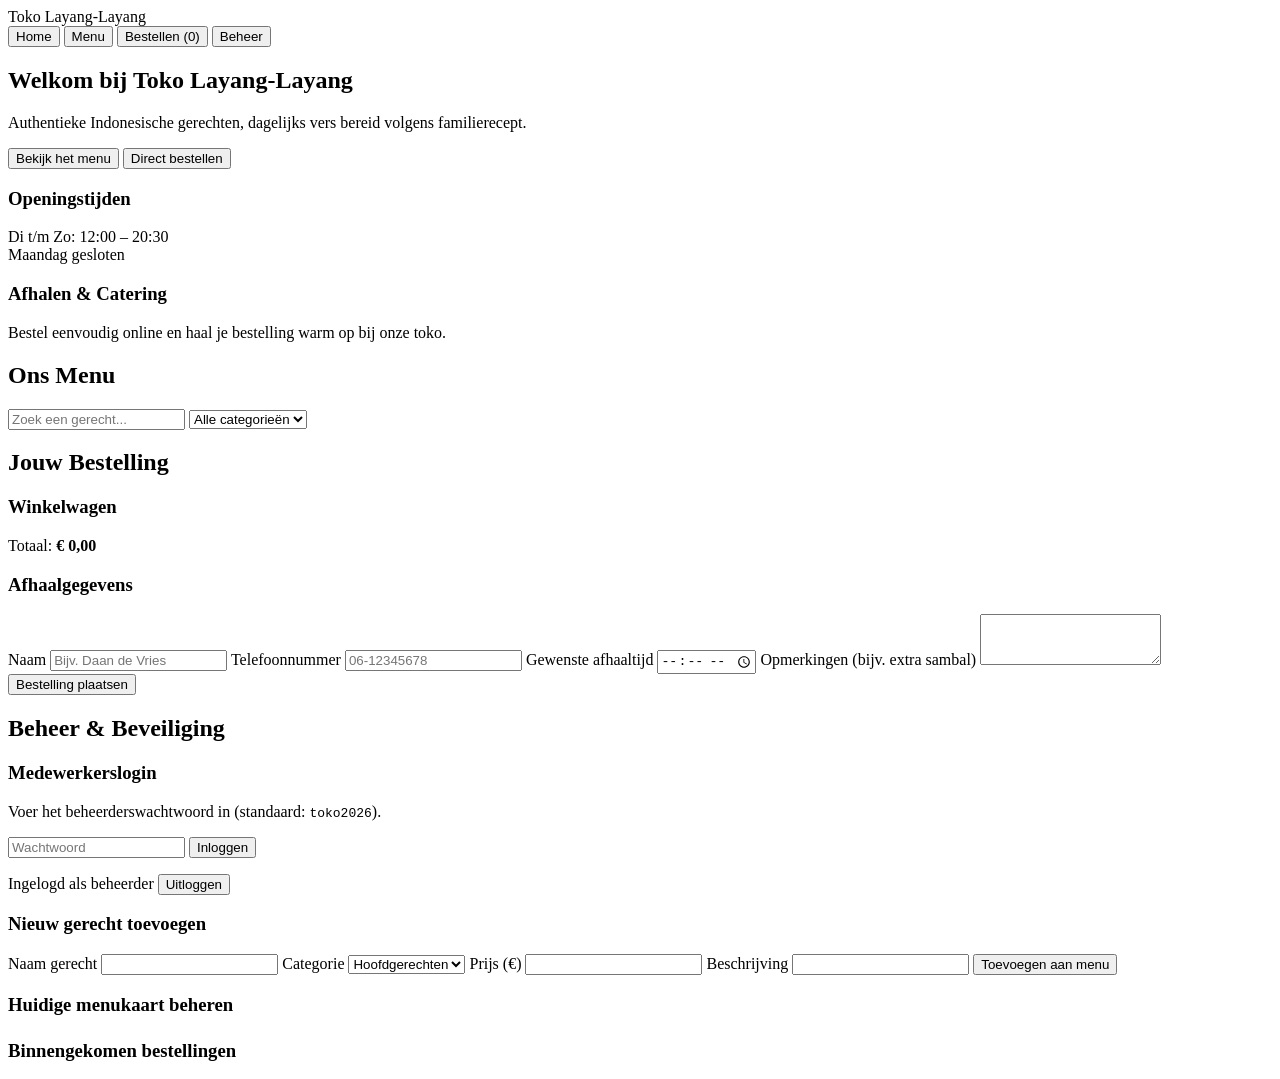
==== index.html @ e8f1fb93 "index.html toegevoegd" ====
<!DOCTYPE html>
<html lang="nl">
<head>
  <meta charset="UTF-8">
  <meta name="viewport" content="width=device-width, initial-scale=1.0">
  <title>Toko Layang-Layang</title>
  <link rel="stylesheet" href="style.css">
</head>
<body>
  <header class="topbar">
    <div class="brand" data-view="home">Toko Layang-Layang</div>
    <nav class="nav-links">
      <button class="nav-btn active" data-view="home">Home</button>
      <button class="nav-btn" data-view="menu">Menu</button>
      <button class="nav-btn" data-view="bestellen">
        Bestellen (<span id="cart-count">0</span>)
      </button>
      <button class="nav-btn" data-view="security">Beheer</button>
    </nav>
  </header>

  <main class="container">
    <!-- VIEW 1: HOME -->
    <section id="view-home" class="view active">
      <div class="hero">
        <h1>Welkom bij Toko Layang-Layang</h1>
        <p>Authentieke Indonesische gerechten, dagelijks vers bereid volgens familierecept.</p>
        <div class="hero-actions">
          <button class="btn primary" data-view="menu">Bekijk het menu</button>
          <button class="btn secondary" data-view="bestellen">Direct bestellen</button>
        </div>
      </div>
      <div class="info-grid">
        <div class="card">
          <h3>Openingstijden</h3>
          <p>Di t/m Zo: 12:00 – 20:30<br>Maandag gesloten</p>
        </div>
        <div class="card">
          <h3>Afhalen & Catering</h3>
          <p>Bestel eenvoudig online en haal je bestelling warm op bij onze toko.</p>
        </div>
      </div>
    </section>

    <!-- VIEW 2: MENU -->
    <section id="view-menu" class="view">
      <h2>Ons Menu</h2>
      <div class="filter-bar">
        <input type="text" id="menu-search" placeholder="Zoek een gerecht...">
        <select id="menu-category">
          <option value="alle">Alle categorieën</option>
          <option value="Hoofdgerechten">Hoofdgerechten</option>
          <option value="Bijgerechten">Bijgerechten</option>
          <option value="Snacks">Snacks</option>
          <option value="Dranken">Dranken</option>
        </select>
      </div>
      <div id="menu-grid" class="menu-grid"></div>
    </section>

    <!-- VIEW 3: BESTELLEN -->
    <section id="view-bestellen" class="view">
      <h2>Jouw Bestelling</h2>
      <div class="order-layout">
        <div class="card">
          <h3>Winkelwagen</h3>
          <div id="cart-items"></div>
          <p class="total-row">Totaal: <strong id="cart-total">€ 0,00</strong></p>
        </div>

        <form id="order-form" class="card">
          <h3>Afhaalgegevens</h3>
          <label>
            Naam
            <input type="text" id="customer-name" required placeholder="Bijv. Daan de Vries">
          </label>
          <label>
            Telefoonnummer
            <input type="tel" id="customer-phone" required placeholder="06-12345678">
          </label>
          <label>
            Gewenste afhaaltijd
            <input type="time" id="pickup-time" required>
          </label>
          <label>
            Opmerkingen (bijv. extra sambal)
            <textarea id="order-notes" rows="3"></textarea>
          </label>
          <button type="submit" class="btn primary">Bestelling plaatsen</button>
          <p id="order-feedback" class="feedback"></p>
        </form>
      </div>
    </section>

    <!-- VIEW 4: SECURITY / BEHEER -->
    <section id="view-security" class="view">
      <h2>Beheer & Beveiliging</h2>

      <!-- Inlogscherm -->
      <form id="login-form" class="card login-box">
        <h3>Medewerkerslogin</h3>
        <p>Voer het beheerderswachtwoord in (standaard: <code>toko2026</code>).</p>
        <input type="password" id="admin-password" required placeholder="Wachtwoord">
        <button type="submit" class="btn primary">Inloggen</button>
        <p id="login-error" class="error-text"></p>
      </form>

      <!-- Beheerdersomgeving (verborgen tot login) -->
      <div id="admin-panel" class="hidden">
        <div class="admin-header">
          <span>Ingelogd als beheerder</span>
          <button id="logout-btn" class="btn secondary">Uitloggen</button>
        </div>

        <div class="order-layout">
          <form id="add-dish-form" class="card">
            <h3>Nieuw gerecht toevoegen</h3>
            <label>
              Naam gerecht
              <input type="text" id="dish-name" required>
            </label>
            <label>
              Categorie
              <select id="dish-category">
                <option value="Hoofdgerechten">Hoofdgerechten</option>
                <option value="Bijgerechten">Bijgerechten</option>
                <option value="Snacks">Snacks</option>
                <option value="Dranken">Dranken</option>
              </select>
            </label>
            <label>
              Prijs (€)
              <input type="number" id="dish-price" step="0.05" min="0.50" required>
            </label>
            <label>
              Beschrijving
              <input type="text" id="dish-desc" required>
            </label>
            <button type="submit" class="btn primary">Toevoegen aan menu</button>
          </form>

          <div class="card">
            <h3>Huidige menukaart beheren</h3>
            <ul id="admin-menu-list" class="admin-list"></ul>
          </div>
        </div>

        <div class="card" style="margin-top: 1.5rem;">
          <h3>Binnengekomen bestellingen</h3>
          <div id="admin-orders-list"></div>
        </div>
      </div>
    </section>
  </main>

  <script src="app.js"></script>
  <script src="beheer.js"></script>
</body>
</html>
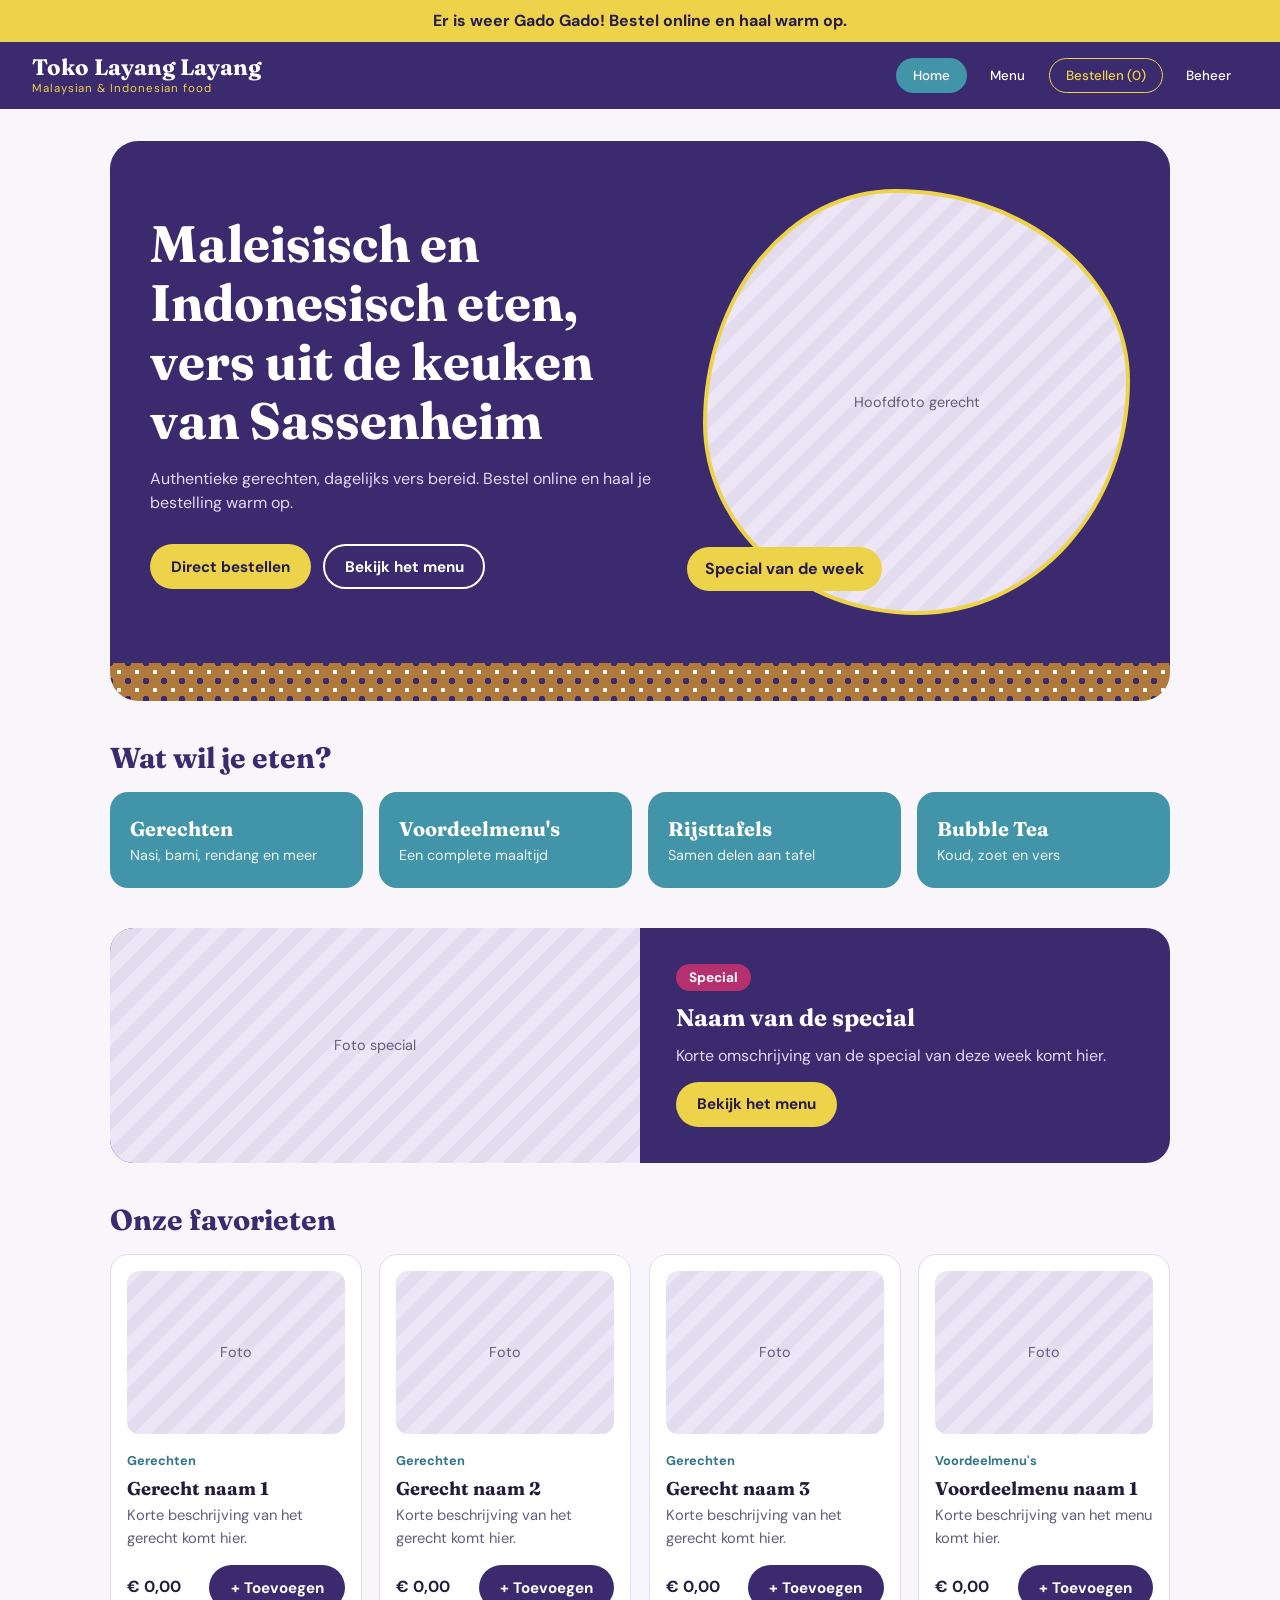
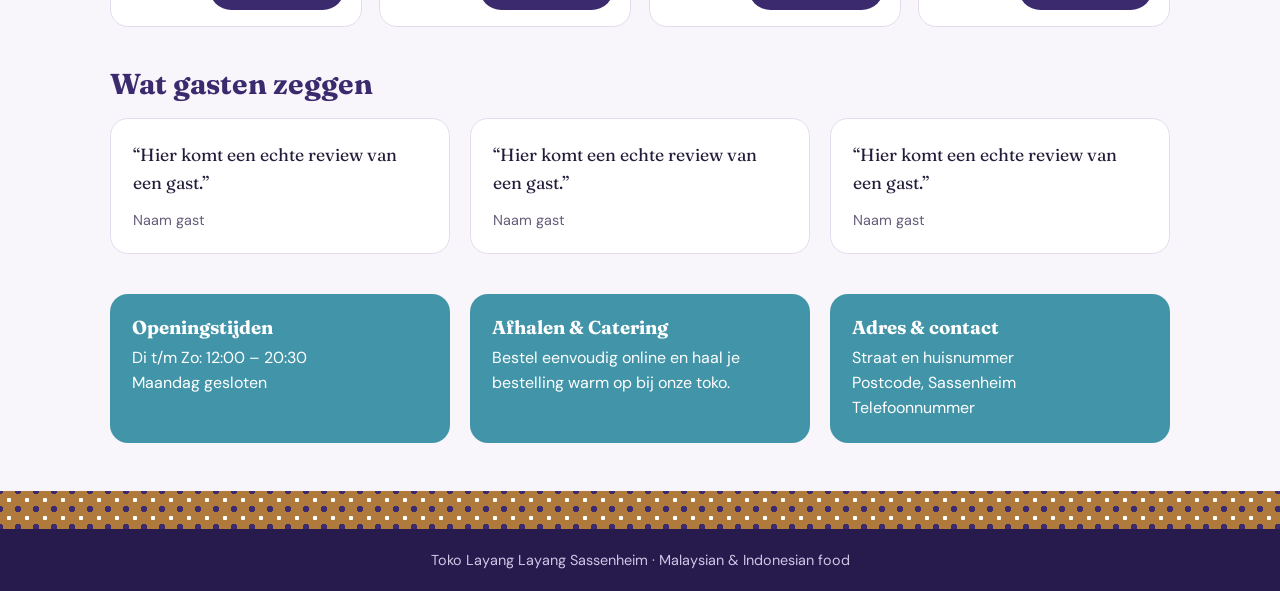
==== commit be6ac40f: "Changed the UI/UX, beheer.js remains unchanged" ====
--- a/index.html
+++ b/index.html
@@ -3,18 +3,25 @@
 <head>
   <meta charset="UTF-8">
   <meta name="viewport" content="width=device-width, initial-scale=1.0">
-  <title>Toko Layang-Layang</title>
+  <title>Toko Layang Layang Sassenheim | Maleisische & Indonesische gerechten</title>
+  <link rel="preconnect" href="https://fonts.googleapis.com">
+  <link rel="preconnect" href="https://fonts.gstatic.com" crossorigin>
+  <link href="https://fonts.googleapis.com/css2?family=DM+Sans:wght@400;500;700&family=Fraunces:opsz,wght@9..144,500;9..144,700&display=swap" rel="stylesheet">
   <link rel="stylesheet" href="style.css">
 </head>
 <body>
+  <!-- PLACEHOLDER: actiebanner, pas de tekst aan (bijv. "Er is weer Gado Gado!") -->
+  <div class="announce">Er is weer Gado Gado! Bestel online en haal warm op.</div>
+
   <header class="topbar">
-    <div class="brand" data-view="home">Toko Layang-Layang</div>
-    <nav class="nav-links">
+    <button class="brand" data-view="home" aria-label="Naar home">
+      <span class="brand-name">Toko Layang Layang</span>
+      <span class="brand-sub">Malaysian & Indonesian food</span>
+    </button>
+    <nav class="nav-links" aria-label="Hoofdmenu">
       <button class="nav-btn active" data-view="home">Home</button>
       <button class="nav-btn" data-view="menu">Menu</button>
-      <button class="nav-btn" data-view="bestellen">
-        Bestellen (<span id="cart-count">0</span>)
-      </button>
+      <button class="nav-btn nav-cta" data-view="bestellen">Bestellen (<span id="cart-count">0</span>)</button>
       <button class="nav-btn" data-view="security">Beheer</button>
     </nav>
   </header>
@@ -23,14 +30,53 @@
     <!-- VIEW 1: HOME -->
     <section id="view-home" class="view active">
       <div class="hero">
-        <h1>Welkom bij Toko Layang-Layang</h1>
-        <p>Authentieke Indonesische gerechten, dagelijks vers bereid volgens familierecept.</p>
-        <div class="hero-actions">
-          <button class="btn primary" data-view="menu">Bekijk het menu</button>
-          <button class="btn secondary" data-view="bestellen">Direct bestellen</button>
-        </div>
-      </div>
+        <div class="hero-text">
+          <h1>Maleisisch en Indonesisch eten, vers uit de keuken van Sassenheim</h1>
+          <p>Authentieke gerechten, dagelijks vers bereid. Bestel online en haal je bestelling warm op.</p>
+          <div class="hero-actions">
+            <button class="btn accent" data-view="bestellen">Direct bestellen</button>
+            <button class="btn ghost" data-view="menu">Bekijk het menu</button>
+          </div>
+        </div>
+        <!-- PLACEHOLDER: vervang door echte foto (zet bij .ph een background-image in style.css) -->
+        <div class="hero-visual">
+          <div class="ph ph-hero"><span>Hoofdfoto gerecht</span></div>
+          <div class="hero-badge">Special van de week</div>
+        </div>
+      </div>
+      <div class="batik" aria-hidden="true"></div>
+
+      <h2 class="section-title">Wat wil je eten?</h2>
+      <div class="cat-grid">
+        <button class="cat-card" data-view="menu" data-cat="Gerechten"><strong>Gerechten</strong><span>Nasi, bami, rendang en meer</span></button>
+        <button class="cat-card" data-view="menu" data-cat="Voordeelmenu's"><strong>Voordeelmenu's</strong><span>Een complete maaltijd</span></button>
+        <button class="cat-card" data-view="menu" data-cat="Rijsttafels"><strong>Rijsttafels</strong><span>Samen delen aan tafel</span></button>
+        <button class="cat-card" data-view="menu" data-cat="Bubble Tea"><strong>Bubble Tea</strong><span>Koud, zoet en vers</span></button>
+      </div>
+
+      <!-- PLACEHOLDER: special, pas titel, tekst en prijs aan -->
+      <div class="special">
+        <div class="ph ph-special"><span>Foto special</span></div>
+        <div class="special-body">
+          <span class="tag">Special</span>
+          <h2>Naam van de special</h2>
+          <p>Korte omschrijving van de special van deze week komt hier.</p>
+          <button class="btn accent" data-view="menu">Bekijk het menu</button>
+        </div>
+      </div>
+
+      <h2 class="section-title">Onze favorieten</h2>
+      <div id="featured-grid" class="menu-grid"></div>
+
+      <h2 class="section-title">Wat gasten zeggen</h2>
       <div class="info-grid">
+        <!-- PLACEHOLDER: echte reviews -->
+        <blockquote class="card review">“Hier komt een echte review van een gast.”<cite>Naam gast</cite></blockquote>
+        <blockquote class="card review">“Hier komt een echte review van een gast.”<cite>Naam gast</cite></blockquote>
+        <blockquote class="card review">“Hier komt een echte review van een gast.”<cite>Naam gast</cite></blockquote>
+      </div>
+
+      <div class="info-grid info-band">
         <div class="card">
           <h3>Openingstijden</h3>
           <p>Di t/m Zo: 12:00 – 20:30<br>Maandag gesloten</p>
@@ -39,20 +85,24 @@
           <h3>Afhalen & Catering</h3>
           <p>Bestel eenvoudig online en haal je bestelling warm op bij onze toko.</p>
         </div>
+        <div class="card">
+          <h3>Adres & contact</h3>
+          <p>Straat en huisnummer<br>Postcode, Sassenheim<br>Telefoonnummer</p>
+        </div>
       </div>
     </section>
 
     <!-- VIEW 2: MENU -->
     <section id="view-menu" class="view">
-      <h2>Ons Menu</h2>
+      <h2 class="section-title">Ons menu</h2>
       <div class="filter-bar">
         <input type="text" id="menu-search" placeholder="Zoek een gerecht...">
         <select id="menu-category">
           <option value="alle">Alle categorieën</option>
-          <option value="Hoofdgerechten">Hoofdgerechten</option>
-          <option value="Bijgerechten">Bijgerechten</option>
-          <option value="Snacks">Snacks</option>
-          <option value="Dranken">Dranken</option>
+          <option value="Gerechten">Gerechten</option>
+          <option value="Voordeelmenu's">Voordeelmenu's</option>
+          <option value="Rijsttafels">Rijsttafels</option>
+          <option value="Bubble Tea">Bubble Tea</option>
         </select>
       </div>
       <div id="menu-grid" class="menu-grid"></div>
@@ -60,7 +110,7 @@
 
     <!-- VIEW 3: BESTELLEN -->
     <section id="view-bestellen" class="view">
-      <h2>Jouw Bestelling</h2>
+      <h2 class="section-title">Jouw bestelling</h2>
       <div class="order-layout">
         <div class="card">
           <h3>Winkelwagen</h3>
@@ -87,25 +137,25 @@
             <textarea id="order-notes" rows="3"></textarea>
           </label>
           <button type="submit" class="btn primary">Bestelling plaatsen</button>
-          <p id="order-feedback" class="feedback"></p>
+          <p id="order-feedback" class="feedback" role="status"></p>
         </form>
       </div>
     </section>
 
-    <!-- VIEW 4: SECURITY / BEHEER -->
+    <!-- VIEW 4: BEHEER -->
     <section id="view-security" class="view">
-      <h2>Beheer & Beveiliging</h2>
-
-      <!-- Inlogscherm -->
+      <h2 class="section-title">Beheer</h2>
+
       <form id="login-form" class="card login-box">
         <h3>Medewerkerslogin</h3>
-        <p>Voer het beheerderswachtwoord in (standaard: <code>toko2026</code>).</p>
-        <input type="password" id="admin-password" required placeholder="Wachtwoord">
+        <label>
+          Wachtwoord
+          <input type="password" id="admin-password" required placeholder="Wachtwoord">
+        </label>
         <button type="submit" class="btn primary">Inloggen</button>
-        <p id="login-error" class="error-text"></p>
+        <p id="login-error" class="error-text" role="alert"></p>
       </form>
 
-      <!-- Beheerdersomgeving (verborgen tot login) -->
       <div id="admin-panel" class="hidden">
         <div class="admin-header">
           <span>Ingelogd als beheerder</span>
@@ -122,10 +172,10 @@
             <label>
               Categorie
               <select id="dish-category">
-                <option value="Hoofdgerechten">Hoofdgerechten</option>
-                <option value="Bijgerechten">Bijgerechten</option>
-                <option value="Snacks">Snacks</option>
-                <option value="Dranken">Dranken</option>
+                <option value="Gerechten">Gerechten</option>
+                <option value="Voordeelmenu's">Voordeelmenu's</option>
+                <option value="Rijsttafels">Rijsttafels</option>
+                <option value="Bubble Tea">Bubble Tea</option>
               </select>
             </label>
             <label>
@@ -153,6 +203,11 @@
     </section>
   </main>
 
+  <footer class="footer">
+    <div class="batik" aria-hidden="true"></div>
+    <p>Toko Layang Layang Sassenheim · Malaysian & Indonesian food</p>
+  </footer>
+
   <script src="app.js"></script>
   <script src="beheer.js"></script>
 </body>
--- a/style.css
+++ b/style.css
@@ -0,0 +1,270 @@
+:root {
+  --purple: #3b2a6e;
+  --purple-dark: #271b4d;
+  --teal: #4294a8;
+  --teal-dark: #2f7487;
+  --mustard: #ecd34a;
+  --gold: #b07a3c;
+  --magenta: #b5306e;
+  --bg: #f8f6fb;
+  --surface: #ffffff;
+  --text: #241c3a;
+  --muted: #655c7a;
+  --border: #e3dcee;
+  --radius: 18px;
+}
+
+* { box-sizing: border-box; margin: 0; padding: 0; }
+
+body {
+  font-family: 'DM Sans', system-ui, sans-serif;
+  background: var(--bg);
+  color: var(--text);
+  line-height: 1.55;
+}
+
+h1, h2, h3, .brand-name { font-family: 'Fraunces', Georgia, serif; font-weight: 700; line-height: 1.15; }
+button { font-family: inherit; }
+:focus-visible { outline: 3px solid var(--mustard); outline-offset: 2px; }
+
+.announce {
+  background: var(--mustard);
+  color: var(--purple-dark);
+  text-align: center;
+  font-weight: 700;
+  padding: 0.55rem 1rem;
+}
+
+.topbar {
+  position: sticky;
+  top: 0;
+  z-index: 10;
+  background: var(--purple);
+  color: #fff;
+  padding: 0.8rem 2rem;
+  display: flex;
+  justify-content: space-between;
+  align-items: center;
+  flex-wrap: wrap;
+  gap: 0.75rem;
+}
+
+.brand {
+  background: none;
+  border: none;
+  color: #fff;
+  cursor: pointer;
+  text-align: left;
+  display: flex;
+  flex-direction: column;
+}
+.brand-name { font-size: 1.4rem; }
+.brand-sub { font-size: 0.72rem; color: var(--mustard); letter-spacing: 0.08em; }
+
+.nav-links { display: flex; gap: 0.4rem; flex-wrap: wrap; }
+
+.nav-btn {
+  background: transparent;
+  border: 1px solid transparent;
+  color: #fff;
+  padding: 0.5rem 1rem;
+  border-radius: 999px;
+  cursor: pointer;
+  font-weight: 500;
+}
+.nav-btn:hover { background: rgba(255, 255, 255, 0.14); }
+.nav-btn.active { background: var(--teal); }
+.nav-cta { border-color: var(--mustard); color: var(--mustard); }
+.nav-cta.active, .nav-cta:hover { background: var(--mustard); color: var(--purple-dark); }
+
+.container { max-width: 1100px; margin: 2rem auto; padding: 0 1.25rem; }
+
+.view { display: none; }
+.view.active { display: block; }
+.hidden { display: none !important; }
+
+/* Hero */
+.hero {
+  background: var(--purple);
+  color: #fff;
+  border-radius: 28px 28px 0 0;
+  padding: 3rem 2.5rem;
+  display: grid;
+  grid-template-columns: 1.1fr 0.9fr;
+  gap: 2rem;
+  align-items: center;
+}
+.hero h1 { font-size: clamp(2rem, 4.5vw, 3.2rem); margin-bottom: 1rem; }
+.hero p { max-width: 46ch; color: #e0d9f2; }
+.hero-actions { margin-top: 1.75rem; display: flex; gap: 0.75rem; flex-wrap: wrap; }
+.hero-visual { position: relative; }
+.hero-badge {
+  position: absolute;
+  left: -1rem;
+  bottom: 1.5rem;
+  background: var(--mustard);
+  color: var(--purple-dark);
+  font-weight: 700;
+  padding: 0.6rem 1.1rem;
+  border-radius: 999px;
+}
+
+/* Batik strook (herhalend patroon als merkelement) */
+.batik {
+  height: 38px;
+  background:
+    radial-gradient(circle, #fff 2px, transparent 2.5px) 0 0 / 18px 18px,
+    radial-gradient(circle, var(--purple) 3px, transparent 3.5px) 9px 9px / 18px 18px,
+    var(--gold);
+}
+.hero + .batik { border-radius: 0 0 28px 28px; margin-bottom: 2.5rem; }
+
+/* Foto-placeholders: zet later background-image op de .ph klasse */
+.ph {
+  background: repeating-linear-gradient(135deg, #ece6f6, #ece6f6 12px, #e3dcee 12px, #e3dcee 24px);
+  background-size: cover;
+  background-position: center;
+  color: var(--muted);
+  display: grid;
+  place-items: center;
+  font-size: 0.9rem;
+}
+.ph-hero { aspect-ratio: 1; border-radius: 45% 55% 50% 50% / 55% 45% 55% 45%; border: 4px solid var(--mustard); }
+.ph-special { min-height: 220px; height: 100%; }
+.dish-img { aspect-ratio: 4 / 3; border-radius: 12px; margin-bottom: 0.9rem; }
+
+.section-title { font-size: 1.8rem; margin: 2.5rem 0 1.1rem; color: var(--purple); }
+#view-menu .section-title, #view-bestellen .section-title, #view-security .section-title { margin-top: 0; }
+
+.cat-grid { display: grid; grid-template-columns: repeat(auto-fit, minmax(200px, 1fr)); gap: 1rem; }
+.cat-card {
+  background: var(--teal);
+  color: #fff;
+  border: none;
+  border-radius: var(--radius);
+  padding: 1.5rem 1.25rem;
+  text-align: left;
+  cursor: pointer;
+  display: flex;
+  flex-direction: column;
+  gap: 0.3rem;
+  transition: background 0.15s;
+}
+.cat-card:hover { background: var(--teal-dark); }
+.cat-card strong { font-family: 'Fraunces', serif; font-size: 1.25rem; }
+.cat-card span { font-size: 0.9rem; opacity: 0.9; }
+
+.special {
+  margin-top: 2.5rem;
+  display: grid;
+  grid-template-columns: 1fr 1fr;
+  background: var(--purple);
+  color: #fff;
+  border-radius: 24px;
+  overflow: hidden;
+}
+.special-body { padding: 2.25rem; display: flex; flex-direction: column; align-items: flex-start; gap: 0.8rem; }
+.special-body p { color: #e0d9f2; }
+.tag { background: var(--magenta); padding: 0.2rem 0.8rem; border-radius: 999px; font-size: 0.85rem; font-weight: 700; }
+
+.info-grid, .order-layout {
+  display: grid;
+  grid-template-columns: repeat(auto-fit, minmax(260px, 1fr));
+  gap: 1.25rem;
+}
+.info-band { margin-top: 2.5rem; }
+.info-band .card { background: var(--teal); color: #fff; border: none; }
+
+.card {
+  background: var(--surface);
+  border: 1px solid var(--border);
+  border-radius: var(--radius);
+  padding: 1.4rem;
+}
+.card h3 { margin-bottom: 0.5rem; }
+.review { font-family: 'Fraunces', serif; font-size: 1.1rem; }
+.review cite { display: block; margin-top: 0.8rem; font-family: 'DM Sans', sans-serif; font-size: 0.9rem; font-style: normal; color: var(--muted); }
+
+/* Menu */
+.filter-bar { display: flex; gap: 0.75rem; margin: 1rem 0 1.5rem; flex-wrap: wrap; }
+.filter-bar input { flex: 2 1 220px; }
+.filter-bar select { flex: 1 1 160px; }
+
+.filter-bar input, .filter-bar select, form input, form select, form textarea {
+  width: 100%;
+  font: inherit;
+  padding: 0.6rem 0.85rem;
+  border: 1px solid var(--border);
+  border-radius: 10px;
+  background: #fff;
+  margin-top: 0.25rem;
+  margin-bottom: 0.85rem;
+}
+.filter-bar input, .filter-bar select { margin: 0; }
+label { font-weight: 500; display: block; }
+
+.menu-grid { display: grid; grid-template-columns: repeat(auto-fill, minmax(240px, 1fr)); gap: 1.1rem; }
+.dish-card {
+  background: var(--surface);
+  border: 1px solid var(--border);
+  border-radius: var(--radius);
+  padding: 1rem;
+  display: flex;
+  flex-direction: column;
+  justify-content: space-between;
+}
+.dish-card h3 { font-size: 1.15rem; margin: 0.3rem 0; }
+.dish-card p { color: var(--muted); font-size: 0.92rem; }
+.badge { font-size: 0.8rem; color: var(--teal-dark); font-weight: 700; }
+.dish-footer { display: flex; justify-content: space-between; align-items: center; margin-top: 1rem; }
+
+/* Knoppen */
+.btn {
+  padding: 0.65rem 1.2rem;
+  border-radius: 999px;
+  border: 2px solid transparent;
+  cursor: pointer;
+  font-weight: 700;
+  font-size: 0.95rem;
+}
+.btn.primary { background: var(--purple); color: #fff; }
+.btn.primary:hover { background: var(--purple-dark); }
+.btn.accent { background: var(--mustard); color: var(--purple-dark); }
+.btn.accent:hover { background: #f5e06b; }
+.btn.ghost { background: transparent; color: #fff; border-color: #fff; }
+.btn.ghost:hover { background: rgba(255, 255, 255, 0.15); }
+.btn.secondary { background: #ece6f6; color: var(--purple); }
+.btn.danger { background: #b3261e; color: #fff; padding: 0.3rem 0.7rem; font-size: 0.85rem; }
+
+/* Winkelwagen en beheer */
+.cart-row, .admin-list li {
+  display: flex;
+  justify-content: space-between;
+  align-items: center;
+  gap: 0.75rem;
+  padding: 0.6rem 0;
+  border-bottom: 1px solid var(--border);
+}
+.admin-list { list-style: none; }
+.cart-row > div { display: flex; align-items: center; gap: 0.5rem; }
+.qty { display: inline-flex; align-items: center; gap: 0.35rem; }
+.qty button { width: 1.7rem; height: 1.7rem; border-radius: 50%; border: 1px solid var(--border); background: #fff; cursor: pointer; font-weight: 700; }
+.total-row { margin-top: 1rem; font-size: 1.15rem; text-align: right; }
+.login-box { max-width: 400px; margin: 1rem auto; }
+.admin-header { display: flex; justify-content: space-between; align-items: center; margin-bottom: 1rem; }
+.error-text { color: #b3261e; margin-top: 0.5rem; }
+.feedback { color: #1e7e34; margin-top: 0.5rem; font-weight: 700; }
+
+.footer { margin-top: 3rem; background: var(--purple-dark); color: #cfc6e6; text-align: center; }
+.footer p { padding: 1.25rem; font-size: 0.9rem; }
+
+@media (max-width: 760px) {
+  .topbar { padding: 0.8rem 1rem; }
+  .hero { grid-template-columns: 1fr; padding: 2rem 1.25rem; }
+  .hero-badge { left: 0.5rem; }
+  .special { grid-template-columns: 1fr; }
+}
+
+@media (prefers-reduced-motion: reduce) {
+  * { transition: none !important; }
+}
